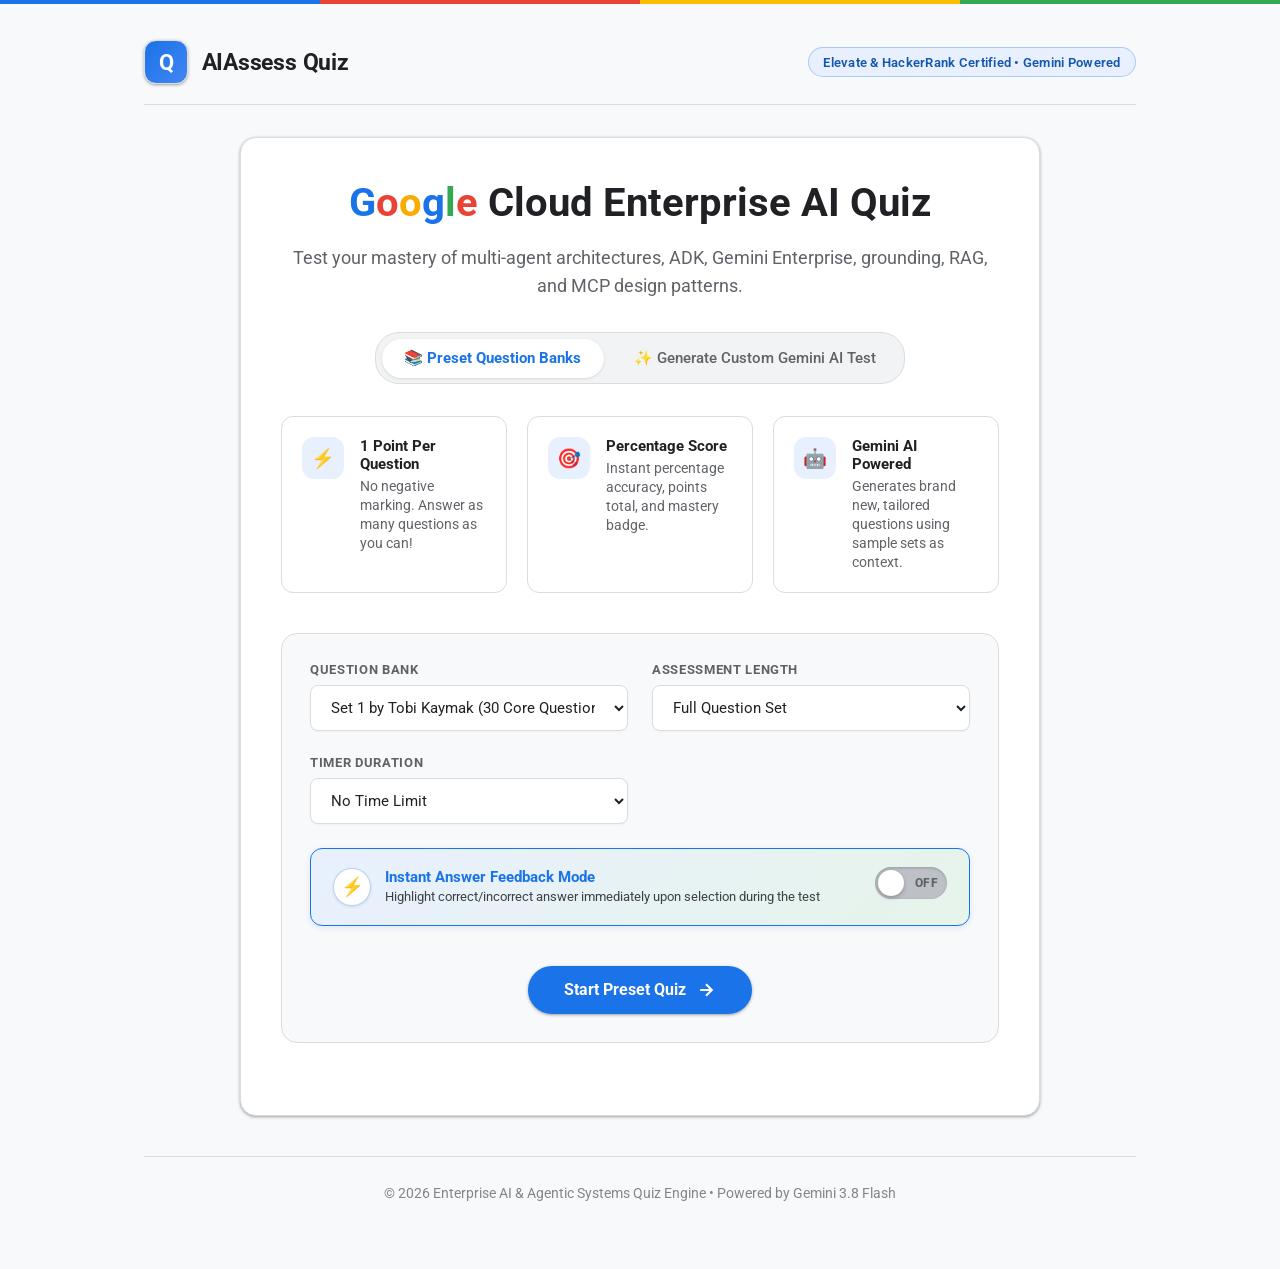
==== index.html @ 90cfcb68 "Initial commit: CStone Enterprise AI & Agentic Systems Quiz ADK App" ====
<!DOCTYPE html>
<html lang="en">
<head>
  <meta charset="UTF-8">
  <meta name="viewport" content="width=device-width, initial-scale=1.0">
  <meta name="description" content="Interactive Enterprise AI & Agentic Systems Assessment Quiz powered by Gemini AI.">
  <title>Enterprise AI & Agentic Systems Assessment Quiz</title>
  <link rel="stylesheet" href="styles.css">
</head>
<body>

  <div class="app-container">
    <!-- Header -->
    <header class="app-header">
      <a href="#" class="logo-brand" id="logoLink">
        <div class="logo-icon">Q</div>
        <div class="logo-text">AIAssess Quiz</div>
      </a>
      <div class="badge-tag">Elevate & HackerRank Certified • Gemini Powered</div>
    </header>

    <!-- Welcome View -->
    <section id="welcomeView" class="view-section active">
      <div class="glass-card welcome-hero">
        <h1 class="hero-title">
          <span class="g-blue">G</span><span class="g-red">o</span><span class="g-yellow">o</span><span class="g-blue">g</span><span class="g-green">l</span><span class="g-red">e</span> Cloud Enterprise AI Quiz
        </h1>
        <p class="hero-subtitle">
          Test your mastery of multi-agent architectures, ADK, Gemini Enterprise, grounding, RAG, and MCP design patterns.
        </p>

        <!-- Mode Selector Tabs -->
        <div class="mode-tabs-container">
          <button id="tabPresets" class="mode-tab-btn active">📚 Preset Question Banks</button>
          <button id="tabGeminiAi" class="mode-tab-btn spark-tab">✨ Generate Custom Gemini AI Test</button>
        </div>

        <div class="quiz-info-grid">
          <div class="info-item">
            <div class="info-icon">⚡</div>
            <div class="info-content">
              <h4>1 Point Per Question</h4>
              <p>No negative marking. Answer as many questions as you can!</p>
            </div>
          </div>
          <div class="info-item">
            <div class="info-icon">🎯</div>
            <div class="info-content">
              <h4>Percentage Score</h4>
              <p>Instant percentage accuracy, points total, and mastery badge.</p>
            </div>
          </div>
          <div class="info-item">
            <div class="info-icon">🤖</div>
            <div class="info-content">
              <h4>Gemini AI Powered</h4>
              <p>Generates brand new, tailored questions using sample sets as context.</p>
            </div>
          </div>
        </div>

        <!-- Panel 1: Preset Banks -->
        <div id="panelPresets" class="config-panel">
          <div class="config-group">
            <label for="questionSetSelect">Question Bank</label>
            <select id="questionSetSelect" class="custom-select">
              <option value="set1">Set 1 by Tobi Kaymak (30 Core Questions)</option>
              <option value="set2">Set 2 by Sahil Suri (30 Scenario Questions)</option>
              <option value="combined">Combined Master Pool (60 Questions)</option>
            </select>
          </div>

          <div class="config-group">
            <label for="quizModeSelect">Assessment Length</label>
            <select id="quizModeSelect" class="custom-select">
              <option value="all">Full Question Set</option>
              <option value="random15">Standard Quiz (15 Questions)</option>
              <option value="random10">Quick Sprint (10 Questions)</option>
            </select>
          </div>

          <div class="config-group">
            <label for="timerSelect">Timer Duration</label>
            <select id="timerSelect" class="custom-select">
              <option value="none">No Time Limit</option>
              <option value="600">10 Minutes</option>
              <option value="900">15 Minutes</option>
              <option value="1800">30 Minutes</option>
            </select>
          </div>

          <div class="config-group feedback-highlight-card" style="grid-column: 1 / -1;">
            <div class="toggle-card-content">
              <div class="toggle-card-title">
                <span class="toggle-icon">⚡</span>
                <div class="toggle-text-block">
                  <strong>Instant Answer Feedback Mode</strong>
                  <p>Highlight correct/incorrect answer immediately upon selection during the test</p>
                </div>
              </div>
              <label class="toggle-setting">
                <input type="checkbox" id="feedbackToggle" style="display:none;">
                <span class="toggle-switch-badge">
                  <span class="badge-knob"></span>
                  <span class="badge-text text-off">OFF</span>
                  <span class="badge-text text-on">ON</span>
                </span>
              </label>
            </div>
          </div>

          <div style="grid-column: 1 / -1; margin-top: 1rem; text-align: center;">
            <button id="startQuizBtn" class="btn-primary">
              Start Preset Quiz
              <svg width="20" height="20" viewBox="0 0 24 24" fill="none" stroke="currentColor" stroke-width="2.5"><path d="M5 12h14M12 5l7 7-7 7"/></svg>
            </button>
          </div>
        </div>

        <!-- Panel 2: Gemini AI Generator -->
        <div id="panelGeminiAi" class="config-panel" style="display: none; border-color: rgba(99, 102, 241, 0.4); background: rgba(99, 102, 241, 0.05);">
          <div class="config-group">
            <label for="aiCountSelect">Questions to Generate</label>
            <select id="aiCountSelect" class="custom-select">
              <option value="5">5 AI Questions (Fast Test)</option>
              <option value="10" selected>10 AI Questions (Standard)</option>
              <option value="15">15 AI Questions (Deep Dive)</option>
            </select>
          </div>

          <div class="config-group">
            <label for="aiTopicSelect">Topic Focus</label>
            <select id="aiTopicSelect" class="custom-select">
              <option value="Mixed Architecture">Mixed / Comprehensive (All Topics)</option>
              <option value="Multi-Agent & ADK Architecture">Multi-Agent & ADK Architecture</option>
              <option value="Grounding, RAG & BigQuery NL2SQL">Grounding, RAG & BigQuery NL2SQL</option>
              <option value="MCP & Tool Calling">MCP (Model Context Protocol) & Tools</option>
              <option value="Enterprise Security & VPC">Enterprise Security & VPC Governance</option>
            </select>
          </div>

          <div class="config-group">
            <label for="aiDifficultySelect">Question Style</label>
            <select id="aiDifficultySelect" class="custom-select">
              <option value="Scenario-based">Scenario-based Enterprise Case Studies</option>
              <option value="Standard Conceptual">Standard Architectural Concepts</option>
              <option value="Challenging Deep Dive">Challenging / Advanced Deep Dive</option>
            </select>
          </div>

          <div class="config-group feedback-highlight-card" style="grid-column: 1 / -1;">
            <div class="toggle-card-content">
              <div class="toggle-card-title">
                <span class="toggle-icon">✨</span>
                <div class="toggle-text-block">
                  <strong>Instant Answer Feedback Mode</strong>
                  <p>Highlight correct/incorrect answer immediately upon selection during the test</p>
                </div>
              </div>
              <label class="toggle-setting">
                <input type="checkbox" id="aiFeedbackToggle" style="display:none;">
                <span class="toggle-switch-badge">
                  <span class="badge-knob"></span>
                  <span class="badge-text text-off">OFF</span>
                  <span class="badge-text text-on">ON</span>
                </span>
              </label>
            </div>
          </div>

          <div style="grid-column: 1 / -1; margin-top: 1rem; text-align: center;">
            <button id="generateAiQuizBtn" class="btn-primary" style="font-size: 1.15rem; padding: 1rem 2.5rem;">
              ✨ Start AI Test
            </button>
            <p style="margin-top: 0.75rem; font-size: 0.85rem; color: var(--text-secondary); font-weight: 500;">
              Uses <strong>Set 1 by Tobi Kaymak</strong> & <strong>Set 2 by Sahil Suri</strong> sample sets as context for Gemini to create new questions.
            </p>
          </div>
        </div>

      </div>
    </section>

    <!-- AI Generating Modal -->
    <div id="aiLoadingModal" class="modal-overlay" style="display: none;">
      <div class="modal-glass-card">
        <div class="ai-spinner"></div>
        <h2 class="modal-title">Gemini 3.8 Flash at Work...</h2>
        <p id="aiLoadingStatus" class="modal-status">Analyzing sample question sets and synthesizing new scenario questions...</p>
        <div class="progress-container" style="margin-top: 1.5rem; height: 6px;">
          <div id="aiProgressFill" class="progress-fill" style="width: 30%; animation: pulse 1.5s infinite alternate;"></div>
        </div>
      </div>
    </div>

    <!-- Quiz View -->
    <section id="quizView" class="view-section">
      <div class="glass-card">
        <!-- Header Bar -->
        <div class="quiz-header-bar">
          <div class="progress-info">
            <div id="questionCounter" class="question-counter">Question <span>1</span> of 30</div>
            <div id="timerPill" class="timer-pill" style="display:none;">
              <svg width="16" height="16" viewBox="0 0 24 24" fill="none" stroke="currentColor" stroke-width="2"><circle cx="12" cy="12" r="10"/><polyline points="12 6 12 12 16 14"/></svg>
              <span id="timerDisplay">15:00</span>
            </div>
          </div>
          <button id="flagBtn" class="btn-flag">☆ Flag Question</button>
        </div>

        <!-- Progress Bar -->
        <div class="progress-container">
          <div id="progressFill" class="progress-fill"></div>
        </div>

        <!-- Question Navigation Dots -->
        <div id="navDotsContainer" class="nav-dots-container"></div>

        <!-- Question Body -->
        <div class="question-card">
          <div id="moduleBadge" style="font-size: 0.8rem; font-weight: 700; color: var(--accent-cyan); text-transform: uppercase; margin-bottom: 0.5rem; display: none;"></div>
          <div id="questionText" class="question-text">Loading question...</div>
          <div id="optionsGrid" class="options-grid"></div>
        </div>

        <!-- Action Footer -->
        <div class="quiz-actions">
          <button id="prevBtn" class="btn-secondary">
            <svg width="18" height="18" viewBox="0 0 24 24" fill="none" stroke="currentColor" stroke-width="2"><path d="M19 12H5M12 19l-7-7 7-7"/></svg>
            Previous
          </button>
          
          <div style="display: flex; gap: 0.75rem;">
            <button id="nextBtn" class="btn-primary" style="padding: 0.85rem 1.75rem;">
              Next Question
              <svg width="18" height="18" viewBox="0 0 24 24" fill="none" stroke="currentColor" stroke-width="2"><path d="M5 12h14M12 5l7 7-7 7"/></svg>
            </button>
            <button id="submitBtn" class="btn-primary" style="display:none; background: var(--gradient-success); padding: 0.85rem 1.75rem;">
              Submit Quiz
              <svg width="18" height="18" viewBox="0 0 24 24" fill="none" stroke="currentColor" stroke-width="2"><path d="M22 11.08V12a10 10 0 1 1-5.93-9.14"/><polyline points="22 4 12 14.01 9 11.01"/></svg>
            </button>
          </div>
        </div>
      </div>
    </section>

    <!-- Results View -->
    <section id="resultsView" class="view-section">
      <div class="glass-card">
        <div class="results-header">
          <div class="score-display-container">
            <div class="circle-gauge">
              <svg viewBox="0 0 200 200">
                <defs>
                  <linearGradient id="gaugeGradient" x1="0%" y1="0%" x2="100%" y2="100%">
                    <stop offset="0%" stop-color="#06B6D4" />
                    <stop offset="50%" stop-color="#6366F1" />
                    <stop offset="100%" stop-color="#EC4899" />
                  </linearGradient>
                </defs>
                <circle class="circle-bg" cx="100" cy="100" r="90" />
                <circle id="gaugeProgress" class="circle-progress" cx="100" cy="100" r="90" />
              </svg>
              <div class="gauge-content">
                <div id="percentageDisplay" class="percentage-val">0%</div>
                <div class="percentage-label">Percentage Score</div>
              </div>
            </div>

            <div id="resultsBadge" class="results-badge">Assessment Complete</div>
            <p id="scoreBreakdownText" class="results-subtitle">You scored 0 out of 30 points (0% accuracy).</p>
          </div>
        </div>

        <!-- Metrics Cards -->
        <div class="metrics-grid">
          <div class="metric-card">
            <div id="metricTotalScore" class="metric-val">0 / 30</div>
            <div class="metric-label">Total Points (1 pt/Q)</div>
          </div>
          <div class="metric-card">
            <div id="metricPercentage" class="metric-val">0%</div>
            <div class="metric-label">Score Percentage</div>
          </div>
          <div class="metric-card">
            <div id="metricCorrect" class="metric-val" style="color: var(--color-success);">0</div>
            <div class="metric-label">Correct Answers</div>
          </div>
          <div class="metric-card">
            <div id="metricIncorrect" class="metric-val" style="color: var(--color-danger);">0</div>
            <div class="metric-label">Incorrect / Skipped</div>
          </div>
          <div class="metric-card">
            <div id="metricTime" class="metric-val">0m 0s</div>
            <div class="metric-label">Time Elapsed</div>
          </div>
        </div>

        <!-- Action Bar -->
        <div style="text-align: center; margin-bottom: 2rem;">
          <button id="retakeBtn" class="btn-primary">
            <svg width="20" height="20" viewBox="0 0 24 24" fill="none" stroke="currentColor" stroke-width="2"><polyline points="23 4 23 10 17 10"/><path d="M20.49 15a9 9 0 1 1-2.12-9.36L23 10"/></svg>
            Retake Quiz
          </button>
        </div>

        <!-- Review Section -->
        <div class="review-section">
          <div class="review-header">
            <div class="review-title">Detailed Question Review & Explanations</div>
            <div class="filter-tabs">
              <button class="filter-tab active" data-filter="all">All</button>
              <button class="filter-tab" data-filter="correct">Correct</button>
              <button class="filter-tab" data-filter="incorrect">Incorrect</button>
              <button class="filter-tab" data-filter="unanswered">Unanswered</button>
            </div>
          </div>

          <div id="reviewList" class="review-list"></div>
        </div>
      </div>
    </section>

    <!-- Footer -->
    <footer class="app-footer">
      &copy; 2026 Enterprise AI & Agentic Systems Quiz Engine • Powered by Gemini 3.8 Flash
    </footer>
  </div>

  <script src="questions.js"></script>
  <script src="app.js"></script>
</body>
</html>
---- styles.css ----
/* Google Material Design / Clean White Theme & Official Brand Colors */
@import url('https://fonts.googleapis.com/css2?family=Google+Sans:wght@400;500;700&family=Roboto:wght@400;500;700&display=swap');

:root {
  /* Google Official Core Colors */
  --google-blue: #1A73E8;
  --google-blue-hover: #1557B0;
  --google-blue-bg: #E8F0FE;
  
  --google-red: #EA4335;
  --google-red-bg: #FCE8E6;
  
  --google-yellow: #FBBC04;
  --google-yellow-dark: #F9AB00;
  --google-yellow-bg: #FEF7E0;
  
  --google-green: #34A853;
  --google-green-dark: #1E8E3E;
  --google-green-bg: #E6F4EA;

  /* Surface & Neutral Colors */
  --bg-primary: #F8F9FA;
  --bg-surface: #FFFFFF;
  --bg-secondary: #F1F3F4;
  --bg-hover: #E8EAED;

  --border-light: #DADCE0;
  --border-subtle: #E8EAED;

  --text-primary: #202124;
  --text-secondary: #5F6368;
  --text-muted: #80868B;

  --radius-sm: 8px;
  --radius-md: 12px;
  --radius-lg: 16px;
  --radius-pill: 24px;

  --shadow-elevation-1: 0 1px 2px 0 rgba(60,64,67,0.3), 0 1px 3px 1px rgba(60,64,67,0.15);
  --shadow-elevation-2: 0 1px 3px 0 rgba(60,64,67,0.3), 0 4px 8px 3px rgba(60,64,67,0.15);
  --shadow-elevation-3: 0 4px 12px 0 rgba(60,64,67,0.15), 0 8px 24px 3px rgba(60,64,67,0.1);

  --font-heading: 'Google Sans', 'Roboto', sans-serif;
  --font-body: 'Roboto', 'Google Sans', sans-serif;
}

* {
  box-sizing: border-box;
  margin: 0;
  padding: 0;
}

body {
  font-family: var(--font-body);
  background-color: var(--bg-primary);
  color: var(--text-primary);
  min-height: 100vh;
  display: flex;
  flex-direction: column;
  overflow-x: hidden;
  position: relative;
}

/* Four-Color Top Bar Accent */
body::before {
  content: '';
  position: fixed;
  top: 0;
  left: 0;
  right: 0;
  height: 4px;
  background: linear-gradient(90deg, 
    var(--google-blue) 0%, var(--google-blue) 25%, 
    var(--google-red) 25%, var(--google-red) 50%, 
    var(--google-yellow) 50%, var(--google-yellow) 75%, 
    var(--google-green) 75%, var(--google-green) 100%);
  z-index: 1000;
}

.app-container {
  width: 100%;
  max-width: 1040px;
  margin: 0 auto;
  padding: 2.5rem 1.5rem;
  flex: 1;
  display: flex;
  flex-direction: column;
}

/* Header Bar */
.app-header {
  display: flex;
  justify-content: space-between;
  align-items: center;
  padding-bottom: 1.25rem;
  border-bottom: 1px solid var(--border-light);
  margin-bottom: 2rem;
}

.logo-brand {
  display: flex;
  align-items: center;
  gap: 0.85rem;
  text-decoration: none;
}

.logo-icon {
  width: 44px;
  height: 44px;
  background: var(--bg-surface);
  border-radius: var(--radius-md);
  display: flex;
  align-items: center;
  justify-content: center;
  box-shadow: var(--shadow-elevation-1);
  border: 1px solid var(--border-light);
  font-family: var(--font-heading);
  font-weight: 700;
  font-size: 1.4rem;
  background: linear-gradient(135deg, var(--google-blue) 0%, #4285F4 100%);
  color: white;
}

.logo-text {
  font-family: var(--font-heading);
  font-size: 1.45rem;
  font-weight: 700;
  color: var(--text-primary);
  letter-spacing: -0.01em;
}

.logo-text span {
  color: var(--google-blue);
}

.badge-tag {
  background: var(--google-blue-bg);
  border: 1px solid rgba(26, 115, 232, 0.3);
  color: var(--google-blue-hover);
  padding: 0.4rem 0.9rem;
  border-radius: var(--radius-pill);
  font-size: 0.82rem;
  font-weight: 600;
  letter-spacing: 0.02em;
}

/* White Card Surface */
.glass-card {
  background: var(--bg-surface);
  border: 1px solid var(--border-light);
  border-radius: var(--radius-lg);
  padding: 2.5rem;
  box-shadow: var(--shadow-elevation-1);
  position: relative;
  transition: box-shadow 0.25s ease;
}

.glass-card:hover {
  box-shadow: var(--shadow-elevation-2);
}

/* Views Management */
.view-section {
  display: none;
  animation: fadeIn 0.3s ease-out forwards;
}

.view-section.active {
  display: block;
}

@keyframes fadeIn {
  from { opacity: 0; transform: translateY(8px); }
  to { opacity: 1; transform: translateY(0); }
}

/* Welcome View */
.welcome-hero {
  text-align: center;
  max-width: 800px;
  margin: 0 auto;
}

.hero-title {
  font-family: var(--font-heading);
  font-size: 2.5rem;
  font-weight: 700;
  line-height: 1.25;
  margin-bottom: 1rem;
  color: var(--text-primary);
}

/* Google 4-Color Styled Title */
.hero-title .g-blue { color: var(--google-blue); }
.hero-title .g-red { color: var(--google-red); }
.hero-title .g-yellow { color: var(--google-yellow-dark); }
.hero-title .g-green { color: var(--google-green); }

.hero-subtitle {
  color: var(--text-secondary);
  font-size: 1.1rem;
  line-height: 1.6;
  margin-bottom: 2rem;
}

/* Mode Tabs */
.mode-tabs-container {
  display: flex;
  justify-content: center;
  gap: 0.5rem;
  margin-bottom: 2rem;
  background: var(--bg-secondary);
  padding: 0.35rem;
  border-radius: var(--radius-pill);
  border: 1px solid var(--border-light);
  width: fit-content;
  margin-left: auto;
  margin-right: auto;
}

.mode-tab-btn {
  background: transparent;
  border: none;
  color: var(--text-secondary);
  padding: 0.65rem 1.4rem;
  border-radius: var(--radius-pill);
  font-family: var(--font-heading);
  font-weight: 500;
  font-size: 0.95rem;
  cursor: pointer;
  transition: all 0.2s ease;
}

.mode-tab-btn.active {
  background: var(--bg-surface);
  color: var(--google-blue);
  box-shadow: 0 1px 3px rgba(60,64,67,0.15);
  font-weight: 700;
}

.mode-tab-btn.spark-tab.active {
  background: var(--google-blue-bg);
  color: var(--google-blue-hover);
  border: 1px solid rgba(26, 115, 232, 0.4);
}

.quiz-info-grid {
  display: grid;
  grid-template-columns: repeat(auto-fit, minmax(220px, 1fr));
  gap: 1.25rem;
  margin-bottom: 2.5rem;
  text-align: left;
}

.info-item {
  background: var(--bg-surface);
  border: 1px solid var(--border-light);
  border-radius: var(--radius-md);
  padding: 1.25rem;
  display: flex;
  align-items: flex-start;
  gap: 1rem;
}

.info-icon {
  width: 42px;
  height: 42px;
  border-radius: var(--radius-md);
  background: var(--google-blue-bg);
  color: var(--google-blue);
  display: flex;
  align-items: center;
  justify-content: center;
  font-size: 1.2rem;
  flex-shrink: 0;
}

.info-content h4 {
  font-size: 0.95rem;
  font-weight: 700;
  margin-bottom: 0.25rem;
  color: var(--text-primary);
}

.info-content p {
  font-size: 0.85rem;
  color: var(--text-secondary);
  line-height: 1.4;
}

/* Config Controls Panel */
.config-panel {
  background: var(--bg-primary);
  border-radius: var(--radius-lg);
  border: 1px solid var(--border-light);
  padding: 1.75rem;
  margin-bottom: 2rem;
  display: grid;
  grid-template-columns: repeat(auto-fit, minmax(230px, 1fr));
  gap: 1.5rem;
  text-align: left;
}

.config-group label {
  display: block;
  font-size: 0.82rem;
  font-weight: 700;
  color: var(--text-secondary);
  margin-bottom: 0.5rem;
  text-transform: uppercase;
  letter-spacing: 0.05em;
}

.custom-select {
  width: 100%;
  background: var(--bg-surface);
  border: 1px solid var(--border-light);
  border-radius: var(--radius-sm);
  color: var(--text-primary);
  padding: 0.75rem 1rem;
  font-family: var(--font-body);
  font-size: 0.95rem;
  outline: none;
  transition: all 0.2s;
  box-shadow: 0 1px 2px rgba(60,64,67,0.05);
}

.custom-select:focus {
  border-color: var(--google-blue);
  box-shadow: 0 0 0 2px rgba(26, 115, 232, 0.2);
}

/* Highlighted Feature Toggle Card */
.feedback-highlight-card {
  background: linear-gradient(135deg, #E8F0FE 0%, #E6F4EA 100%) !important;
  border: 1.5px solid var(--google-blue) !important;
  border-radius: var(--radius-md) !important;
  padding: 1.1rem 1.4rem !important;
  box-shadow: 0 2px 6px rgba(26, 115, 232, 0.12) !important;
  transition: all 0.25s ease;
}

.feedback-highlight-card:hover {
  box-shadow: 0 4px 12px rgba(26, 115, 232, 0.2) !important;
  transform: translateY(-1px);
}

.toggle-card-content {
  display: flex;
  align-items: center;
  justify-content: space-between;
  gap: 1rem;
  width: 100%;
}

.toggle-card-title {
  display: flex;
  align-items: center;
  gap: 0.85rem;
}

.toggle-icon {
  width: 38px;
  height: 38px;
  border-radius: 50%;
  background: var(--bg-surface);
  border: 1px solid rgba(26, 115, 232, 0.3);
  display: flex;
  align-items: center;
  justify-content: center;
  font-size: 1.15rem;
  box-shadow: 0 1px 3px rgba(60,64,67,0.15);
  flex-shrink: 0;
}

.toggle-text-block strong {
  display: block;
  font-size: 0.95rem;
  color: #1A73E8;
  font-weight: 700;
  margin-bottom: 0.15rem;
}

.toggle-text-block p {
  font-size: 0.83rem;
  color: #3C4043;
  line-height: 1.35;
}

.toggle-setting {
  cursor: pointer;
  user-select: none;
}

/* Badge Style Toggle Switch */
.toggle-switch-badge {
  position: relative;
  display: inline-flex;
  align-items: center;
  justify-content: space-between;
  width: 72px;
  height: 32px;
  background: #BDC1C6;
  border-radius: var(--radius-pill);
  padding: 0 8px;
  cursor: pointer;
  transition: all 0.3s cubic-bezier(0.4, 0, 0.2, 1);
  box-shadow: inset 0 1px 3px rgba(0,0,0,0.2);
}

.badge-knob {
  position: absolute;
  top: 3px;
  left: 3px;
  width: 26px;
  height: 26px;
  background: white;
  border-radius: 50%;
  transition: transform 0.3s cubic-bezier(0.4, 0, 0.2, 1);
  box-shadow: 0 2px 4px rgba(0,0,0,0.25);
  z-index: 2;
}

.badge-text {
  font-family: var(--font-heading);
  font-size: 0.72rem;
  font-weight: 800;
  letter-spacing: 0.05em;
  z-index: 1;
  transition: opacity 0.2s;
}

.badge-text.text-off {
  color: #5F6368;
  margin-left: auto;
}

.badge-text.text-on {
  color: white;
  display: none;
  margin-right: auto;
}

/* Checked ON State */
input[type="checkbox"]:checked + .toggle-switch-badge {
  background: linear-gradient(135deg, var(--google-blue) 0%, var(--google-green) 100%);
  box-shadow: 0 0 12px rgba(52, 168, 83, 0.35);
}

input[type="checkbox"]:checked + .toggle-switch-badge .badge-knob {
  transform: translateX(40px);
}

input[type="checkbox"]:checked + .toggle-switch-badge .badge-text.text-off {
  display: none;
}

input[type="checkbox"]:checked + .toggle-switch-badge .badge-text.text-on {
  display: block;
}

/* Google Primary Button */
.btn-primary {
  background: var(--google-blue);
  color: white;
  border: none;
  padding: 0.9rem 2.25rem;
  border-radius: var(--radius-pill);
  font-family: var(--font-heading);
  font-weight: 700;
  font-size: 1rem;
  cursor: pointer;
  box-shadow: var(--shadow-elevation-1);
  transition: all 0.2s ease;
  display: inline-flex;
  align-items: center;
  gap: 0.65rem;
  text-decoration: none;
}

.btn-primary:hover {
  background: var(--google-blue-hover);
  box-shadow: var(--shadow-elevation-2);
  transform: translateY(-1px);
}

.btn-secondary {
  background: var(--bg-surface);
  color: var(--text-primary);
  border: 1px solid var(--border-light);
  padding: 0.8rem 1.6rem;
  border-radius: var(--radius-pill);
  font-family: var(--font-body);
  font-weight: 500;
  font-size: 0.95rem;
  cursor: pointer;
  transition: all 0.2s;
  display: inline-flex;
  align-items: center;
  gap: 0.5rem;
}

.btn-secondary:hover {
  background: var(--bg-hover);
  border-color: #BDC1C6;
}

/* Quiz View Interface */
.quiz-header-bar {
  display: flex;
  justify-content: space-between;
  align-items: center;
  margin-bottom: 1.25rem;
  gap: 1rem;
  flex-wrap: wrap;
}

.progress-info {
  display: flex;
  align-items: center;
  gap: 1rem;
}

.question-counter {
  font-family: var(--font-heading);
  font-size: 1.2rem;
  font-weight: 700;
  color: var(--text-primary);
}

.question-counter span {
  color: var(--google-blue);
}

.timer-pill {
  background: var(--bg-secondary);
  border: 1px solid var(--border-light);
  border-radius: var(--radius-pill);
  padding: 0.45rem 1rem;
  display: flex;
  align-items: center;
  gap: 0.5rem;
  font-family: var(--font-heading);
  font-weight: 600;
  font-size: 0.95rem;
  color: var(--text-primary);
}

.timer-pill.warning {
  border-color: var(--google-red);
  color: var(--google-red);
  background: var(--google-red-bg);
}

/* Progress Bar */
.progress-container {
  width: 100%;
  height: 6px;
  background: var(--bg-secondary);
  border-radius: 3px;
  margin-bottom: 1.75rem;
  overflow: hidden;
}

.progress-fill {
  height: 100%;
  width: 0%;
  background: var(--google-blue);
  border-radius: 3px;
  transition: width 0.3s ease;
}

/* Question Navigator Dots */
.nav-dots-container {
  display: flex;
  flex-wrap: wrap;
  gap: 0.4rem;
  margin-bottom: 1.75rem;
  background: var(--bg-primary);
  padding: 0.75rem;
  border-radius: var(--radius-md);
  border: 1px solid var(--border-light);
}

.dot-btn {
  width: 32px;
  height: 32px;
  border-radius: var(--radius-sm);
  background: var(--bg-surface);
  border: 1px solid var(--border-light);
  color: var(--text-secondary);
  font-size: 0.8rem;
  font-weight: 600;
  cursor: pointer;
  display: flex;
  align-items: center;
  justify-content: center;
  transition: all 0.2s;
}

.dot-btn:hover {
  border-color: var(--google-blue);
  color: var(--google-blue);
}

.dot-btn.active {
  background: var(--google-blue);
  color: white;
  border-color: var(--google-blue);
  box-shadow: 0 2px 4px rgba(26, 115, 232, 0.3);
}

.dot-btn.answered {
  background: var(--google-blue-bg);
  border-color: var(--google-blue);
  color: var(--google-blue);
}

.dot-btn.flagged {
  border-color: var(--google-yellow-dark);
  color: var(--google-yellow-dark);
  background: var(--google-yellow-bg);
}

/* Question Card */
.question-card {
  margin-bottom: 2rem;
}

.question-text {
  font-family: var(--font-heading);
  font-size: 1.3rem;
  font-weight: 700;
  line-height: 1.5;
  margin-bottom: 1.5rem;
  color: var(--text-primary);
}

.options-grid {
  display: flex;
  flex-direction: column;
  gap: 0.85rem;
}

.option-card {
  background: var(--bg-surface);
  border: 1px solid var(--border-light);
  border-radius: var(--radius-md);
  padding: 1rem 1.25rem;
  cursor: pointer;
  display: flex;
  align-items: center;
  gap: 1rem;
  transition: all 0.2s ease;
  position: relative;
  user-select: none;
}

.option-card:hover {
  background: var(--bg-primary);
  border-color: #BDC1C6;
  transform: translateX(3px);
}

.option-card.selected {
  background: var(--google-blue-bg);
  border-color: var(--google-blue);
  box-shadow: 0 0 0 1px var(--google-blue);
}

.option-card.correct-feedback {
  background: var(--google-green-bg) !important;
  border-color: var(--google-green) !important;
  color: var(--google-green-dark);
}

.option-card.incorrect-feedback {
  background: var(--google-red-bg) !important;
  border-color: var(--google-red) !important;
  color: var(--google-red);
}

.option-key {
  width: 32px;
  height: 32px;
  border-radius: var(--radius-sm);
  background: var(--bg-secondary);
  display: flex;
  align-items: center;
  justify-content: center;
  font-weight: 700;
  font-size: 0.85rem;
  color: var(--text-secondary);
  flex-shrink: 0;
  transition: all 0.2s;
}

.option-card.selected .option-key {
  background: var(--google-blue);
  color: white;
}

.option-text {
  font-size: 0.98rem;
  color: var(--text-primary);
  line-height: 1.45;
  flex: 1;
}

/* Action Controls */
.quiz-actions {
  display: flex;
  justify-content: space-between;
  align-items: center;
  gap: 1rem;
  margin-top: 2rem;
  padding-top: 1.5rem;
  border-top: 1px solid var(--border-light);
}

.btn-flag {
  background: var(--bg-surface);
  border: 1px solid var(--border-light);
  color: var(--text-secondary);
  padding: 0.6rem 1.2rem;
  border-radius: var(--radius-pill);
  cursor: pointer;
  font-size: 0.85rem;
  font-weight: 600;
  display: flex;
  align-items: center;
  gap: 0.5rem;
  transition: all 0.2s;
}

.btn-flag.flagged {
  border-color: var(--google-yellow-dark);
  color: var(--google-yellow-dark);
  background: var(--google-yellow-bg);
}

/* Results View */
.results-header {
  text-align: center;
  margin-bottom: 2rem;
}

.score-display-container {
  display: flex;
  flex-direction: column;
  align-items: center;
  justify-content: center;
  margin-bottom: 2rem;
}

/* Circle Gauge */
.circle-gauge {
  position: relative;
  width: 190px;
  height: 190px;
  margin-bottom: 1.25rem;
}

.circle-gauge svg {
  width: 100%;
  height: 100%;
  transform: rotate(-90deg);
}

.circle-bg {
  fill: none;
  stroke: var(--bg-secondary);
  stroke-width: 12;
}

.circle-progress {
  fill: none;
  stroke: var(--google-blue);
  stroke-width: 12;
  stroke-linecap: round;
  stroke-dasharray: 565;
  stroke-dashoffset: 565;
  transition: stroke-dashoffset 1.2s cubic-bezier(0.1, 0.8, 0.2, 1);
}

.gauge-content {
  position: absolute;
  top: 0;
  left: 0;
  width: 100%;
  height: 100%;
  display: flex;
  flex-direction: column;
  align-items: center;
  justify-content: center;
}

.percentage-val {
  font-family: var(--font-heading);
  font-size: 2.75rem;
  font-weight: 700;
  color: var(--text-primary);
  line-height: 1;
}

.percentage-label {
  font-size: 0.78rem;
  color: var(--text-secondary);
  text-transform: uppercase;
  letter-spacing: 0.08em;
  margin-top: 0.25rem;
  font-weight: 600;
}

.results-badge {
  font-family: var(--font-heading);
  font-size: 1.4rem;
  font-weight: 700;
  margin-bottom: 0.5rem;
}

.results-subtitle {
  color: var(--text-secondary);
  font-size: 1rem;
}

/* Metrics Cards */
.metrics-grid {
  display: grid;
  grid-template-columns: repeat(auto-fit, minmax(160px, 1fr));
  gap: 1.25rem;
  margin-bottom: 2.5rem;
}

.metric-card {
  background: var(--bg-surface);
  border: 1px solid var(--border-light);
  border-radius: var(--radius-md);
  padding: 1.25rem;
  text-align: center;
  box-shadow: 0 1px 2px rgba(60,64,67,0.05);
}

.metric-val {
  font-family: var(--font-heading);
  font-size: 1.75rem;
  font-weight: 700;
  margin-bottom: 0.25rem;
  color: var(--text-primary);
}

.metric-label {
  font-size: 0.78rem;
  color: var(--text-secondary);
  text-transform: uppercase;
  letter-spacing: 0.05em;
  font-weight: 600;
}

/* Review Section */
.review-section {
  margin-top: 2.5rem;
  padding-top: 2rem;
  border-top: 1px solid var(--border-light);
}

.review-header {
  display: flex;
  justify-content: space-between;
  align-items: center;
  margin-bottom: 1.5rem;
  flex-wrap: wrap;
  gap: 1rem;
}

.review-title {
  font-family: var(--font-heading);
  font-size: 1.3rem;
  font-weight: 700;
}

.filter-tabs {
  display: flex;
  gap: 0.35rem;
  background: var(--bg-secondary);
  padding: 0.25rem;
  border-radius: var(--radius-pill);
  border: 1px solid var(--border-light);
}

.filter-tab {
  background: transparent;
  border: none;
  color: var(--text-secondary);
  padding: 0.4rem 0.9rem;
  border-radius: var(--radius-pill);
  font-size: 0.8rem;
  font-weight: 600;
  cursor: pointer;
  transition: all 0.2s;
}

.filter-tab.active {
  background: var(--bg-surface);
  color: var(--google-blue);
  box-shadow: 0 1px 2px rgba(60,64,67,0.15);
}

.review-list {
  display: flex;
  flex-direction: column;
  gap: 1rem;
}

.review-card {
  background: var(--bg-surface);
  border: 1px solid var(--border-light);
  border-radius: var(--radius-md);
  padding: 1.25rem;
  box-shadow: 0 1px 2px rgba(60,64,67,0.05);
}

.review-card.correct {
  border-left: 4px solid var(--google-green);
}

.review-card.incorrect {
  border-left: 4px solid var(--google-red);
}

.review-card.unanswered {
  border-left: 4px solid var(--google-yellow-dark);
}

.review-card-header {
  display: flex;
  justify-content: space-between;
  margin-bottom: 0.75rem;
  font-size: 0.85rem;
  color: var(--text-muted);
}

.review-status-tag {
  font-weight: 700;
  font-size: 0.8rem;
  text-transform: uppercase;
  letter-spacing: 0.05em;
}

.status-correct { color: var(--google-green-dark); }
.status-incorrect { color: var(--google-red); }
.status-unanswered { color: var(--google-yellow-dark); }

.review-q-text {
  font-size: 1rem;
  font-weight: 700;
  margin-bottom: 1rem;
  color: var(--text-primary);
}

.review-ans-comparison {
  display: flex;
  flex-direction: column;
  gap: 0.5rem;
  font-size: 0.9rem;
  background: var(--bg-primary);
  padding: 0.85rem 1rem;
  border-radius: var(--radius-sm);
  border: 1px solid var(--border-light);
}

.ans-row {
  display: flex;
  align-items: center;
  gap: 0.5rem;
}

.ans-label {
  font-weight: 600;
  min-width: 110px;
  color: var(--text-secondary);
}

/* Modal Overlay */
.modal-overlay {
  position: fixed;
  top: 0;
  left: 0;
  right: 0;
  bottom: 0;
  background: rgba(32, 33, 36, 0.6);
  backdrop-filter: blur(4px);
  z-index: 1000;
  display: flex;
  align-items: center;
  justify-content: center;
  padding: 1.5rem;
}

.modal-glass-card {
  background: var(--bg-surface);
  border: 1px solid var(--border-light);
  border-radius: var(--radius-lg);
  padding: 3rem 2.5rem;
  text-align: center;
  max-width: 480px;
  width: 100%;
  box-shadow: var(--shadow-elevation-3);
}

.modal-title {
  font-family: var(--font-heading);
  font-size: 1.45rem;
  font-weight: 700;
  margin-top: 1.25rem;
  margin-bottom: 0.5rem;
  color: var(--text-primary);
}

.modal-status {
  color: var(--text-secondary);
  font-size: 0.92rem;
  line-height: 1.5;
}

.ai-spinner {
  width: 54px;
  height: 54px;
  border: 4px solid var(--bg-secondary);
  border-top-color: var(--google-blue);
  border-right-color: var(--google-red);
  border-bottom-color: var(--google-yellow);
  border-left-color: var(--google-green);
  border-radius: 50%;
  margin: 0 auto;
  animation: spin 0.9s linear infinite;
}

@keyframes spin {
  to { transform: rotate(360deg); }
}

/* Footer */
.app-footer {
  text-align: center;
  padding: 1.75rem;
  color: var(--text-muted);
  font-size: 0.85rem;
  border-top: 1px solid var(--border-light);
  margin-top: 2.5rem;
}

/* Responsive adjustments */
@media (max-width: 768px) {
  .app-container {
    padding: 1rem;
  }
  .glass-card {
    padding: 1.5rem;
  }
  .hero-title {
    font-size: 2rem;
  }
  .quiz-header-bar {
    flex-direction: column;
    align-items: flex-start;
  }
}
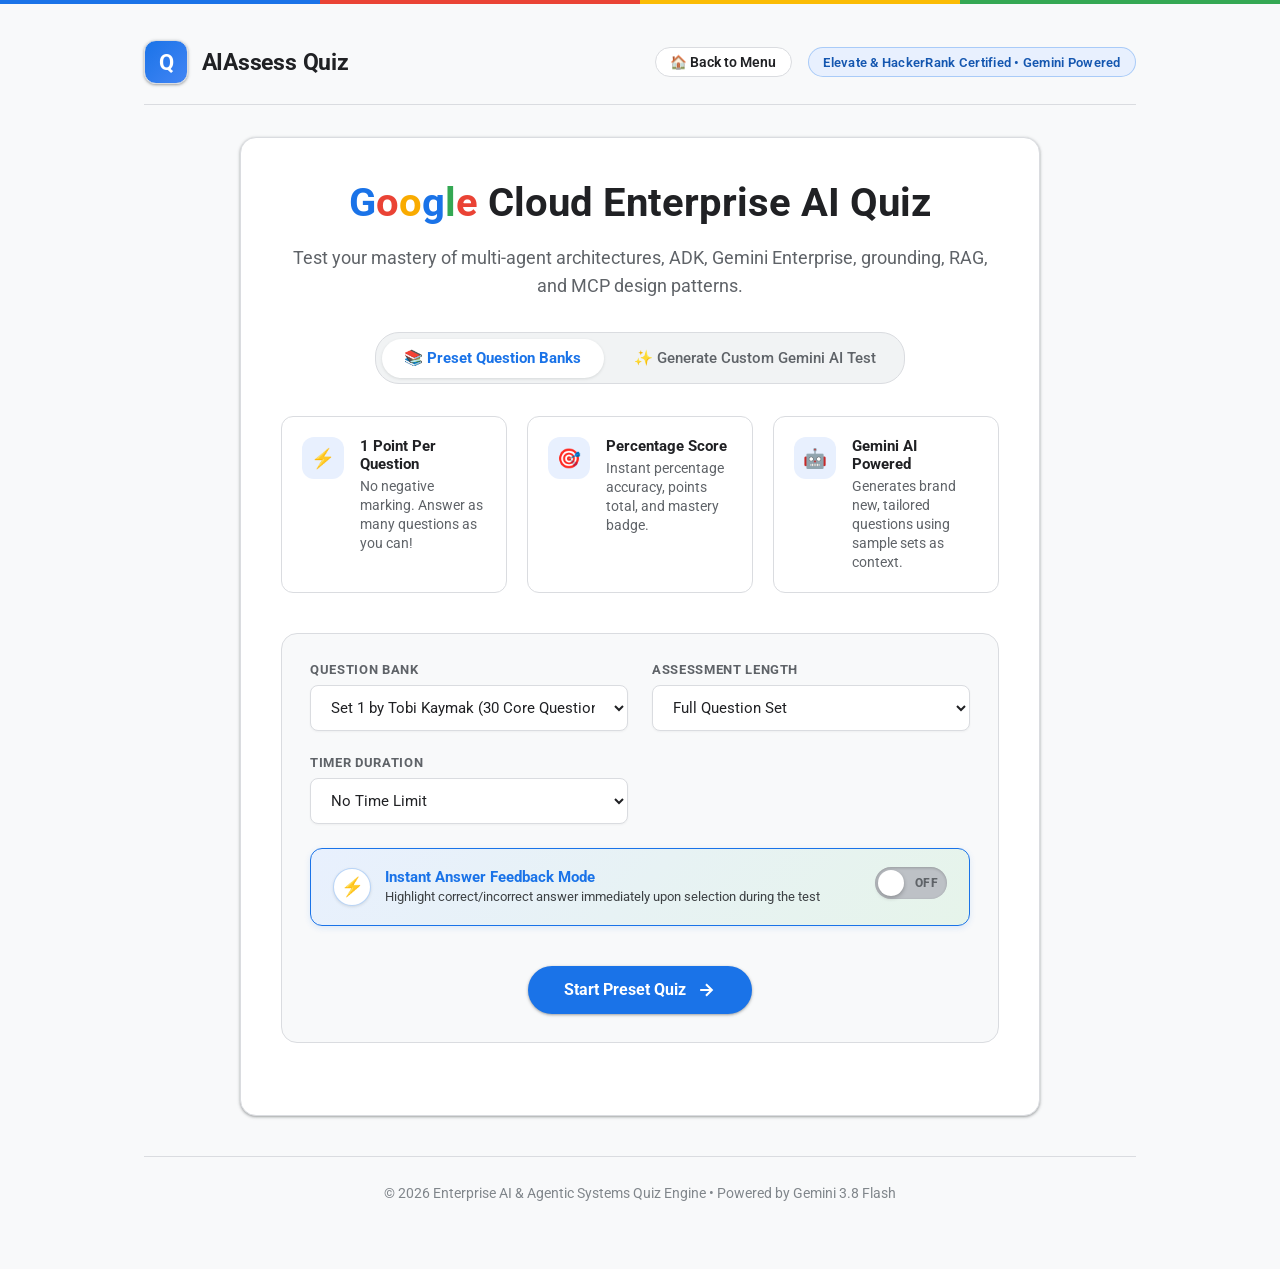
==== commit 44aae512: "Add Home/Exit navigation buttons and public GitHub Pages support" ====
--- a/index.html
+++ b/index.html
@@ -16,7 +16,12 @@
         <div class="logo-icon">Q</div>
         <div class="logo-text">AIAssess Quiz</div>
       </a>
-      <div class="badge-tag">Elevate & HackerRank Certified • Gemini Powered</div>
+      <div style="display: flex; align-items: center; gap: 1rem;">
+        <button id="headerHomeBtn" class="btn-secondary" style="padding: 0.4rem 0.9rem; font-size: 0.85rem; border-radius: var(--radius-pill); font-weight: 600;">
+          🏠 Back to Menu
+        </button>
+        <div class="badge-tag">Elevate & HackerRank Certified • Gemini Powered</div>
+      </div>
     </header>
 
     <!-- Welcome View -->
@@ -198,6 +203,9 @@
       <div class="glass-card">
         <!-- Header Bar -->
         <div class="quiz-header-bar">
+          <button id="exitQuizBtn" class="btn-secondary" style="padding: 0.45rem 0.9rem; font-size: 0.85rem; font-weight: 600;">
+            ← Exit to Home
+          </button>
           <div class="progress-info">
             <div id="questionCounter" class="question-counter">Question <span>1</span> of 30</div>
             <div id="timerPill" class="timer-pill" style="display:none;">
@@ -297,10 +305,13 @@
         </div>
 
         <!-- Action Bar -->
-        <div style="text-align: center; margin-bottom: 2rem;">
+        <div style="text-align: center; margin-bottom: 2rem; display: flex; justify-content: center; gap: 1rem; flex-wrap: wrap;">
           <button id="retakeBtn" class="btn-primary">
             <svg width="20" height="20" viewBox="0 0 24 24" fill="none" stroke="currentColor" stroke-width="2"><polyline points="23 4 23 10 17 10"/><path d="M20.49 15a9 9 0 1 1-2.12-9.36L23 10"/></svg>
             Retake Quiz
+          </button>
+          <button id="resultsHomeBtn" class="btn-secondary" style="border: 1.5px solid var(--google-blue); color: var(--google-blue); font-weight: 700;">
+            🏠 Back to Main Menu
           </button>
         </div>
 
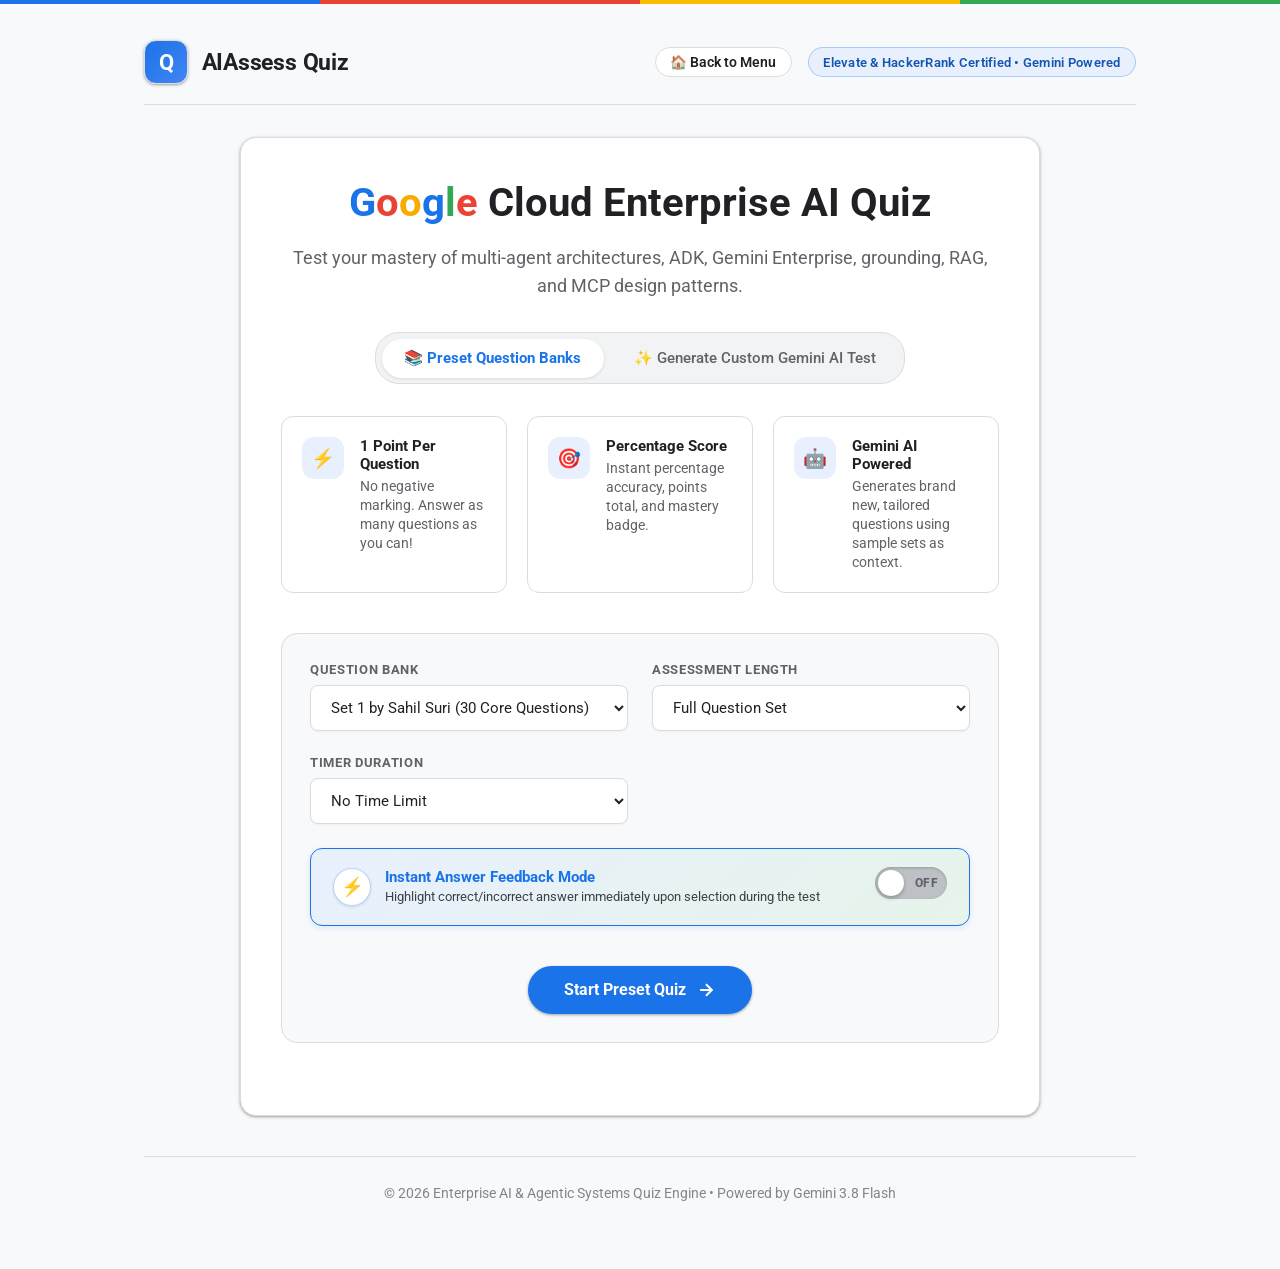
==== commit 1717fdcf: "Swap question set titles: Set 1 by Sahil Suri and Set 2 by Tobi Kaymak" ====
--- a/index.html
+++ b/index.html
@@ -69,8 +69,8 @@
           <div class="config-group">
             <label for="questionSetSelect">Question Bank</label>
             <select id="questionSetSelect" class="custom-select">
-              <option value="set1">Set 1 by Tobi Kaymak (30 Core Questions)</option>
-              <option value="set2">Set 2 by Sahil Suri (30 Scenario Questions)</option>
+              <option value="set1">Set 1 by Sahil Suri (30 Core Questions)</option>
+              <option value="set2">Set 2 by Tobi Kaymak (30 Scenario Questions)</option>
               <option value="combined">Combined Master Pool (60 Questions)</option>
             </select>
           </div>
@@ -178,7 +178,7 @@
               ✨ Start AI Test
             </button>
             <p style="margin-top: 0.75rem; font-size: 0.85rem; color: var(--text-secondary); font-weight: 500;">
-              Uses <strong>Set 1 by Tobi Kaymak</strong> & <strong>Set 2 by Sahil Suri</strong> sample sets as context for Gemini to create new questions.
+              Uses <strong>Set 1 by Sahil Suri</strong> & <strong>Set 2 by Tobi Kaymak</strong> sample sets as context for Gemini to create new questions.
             </p>
           </div>
         </div>
